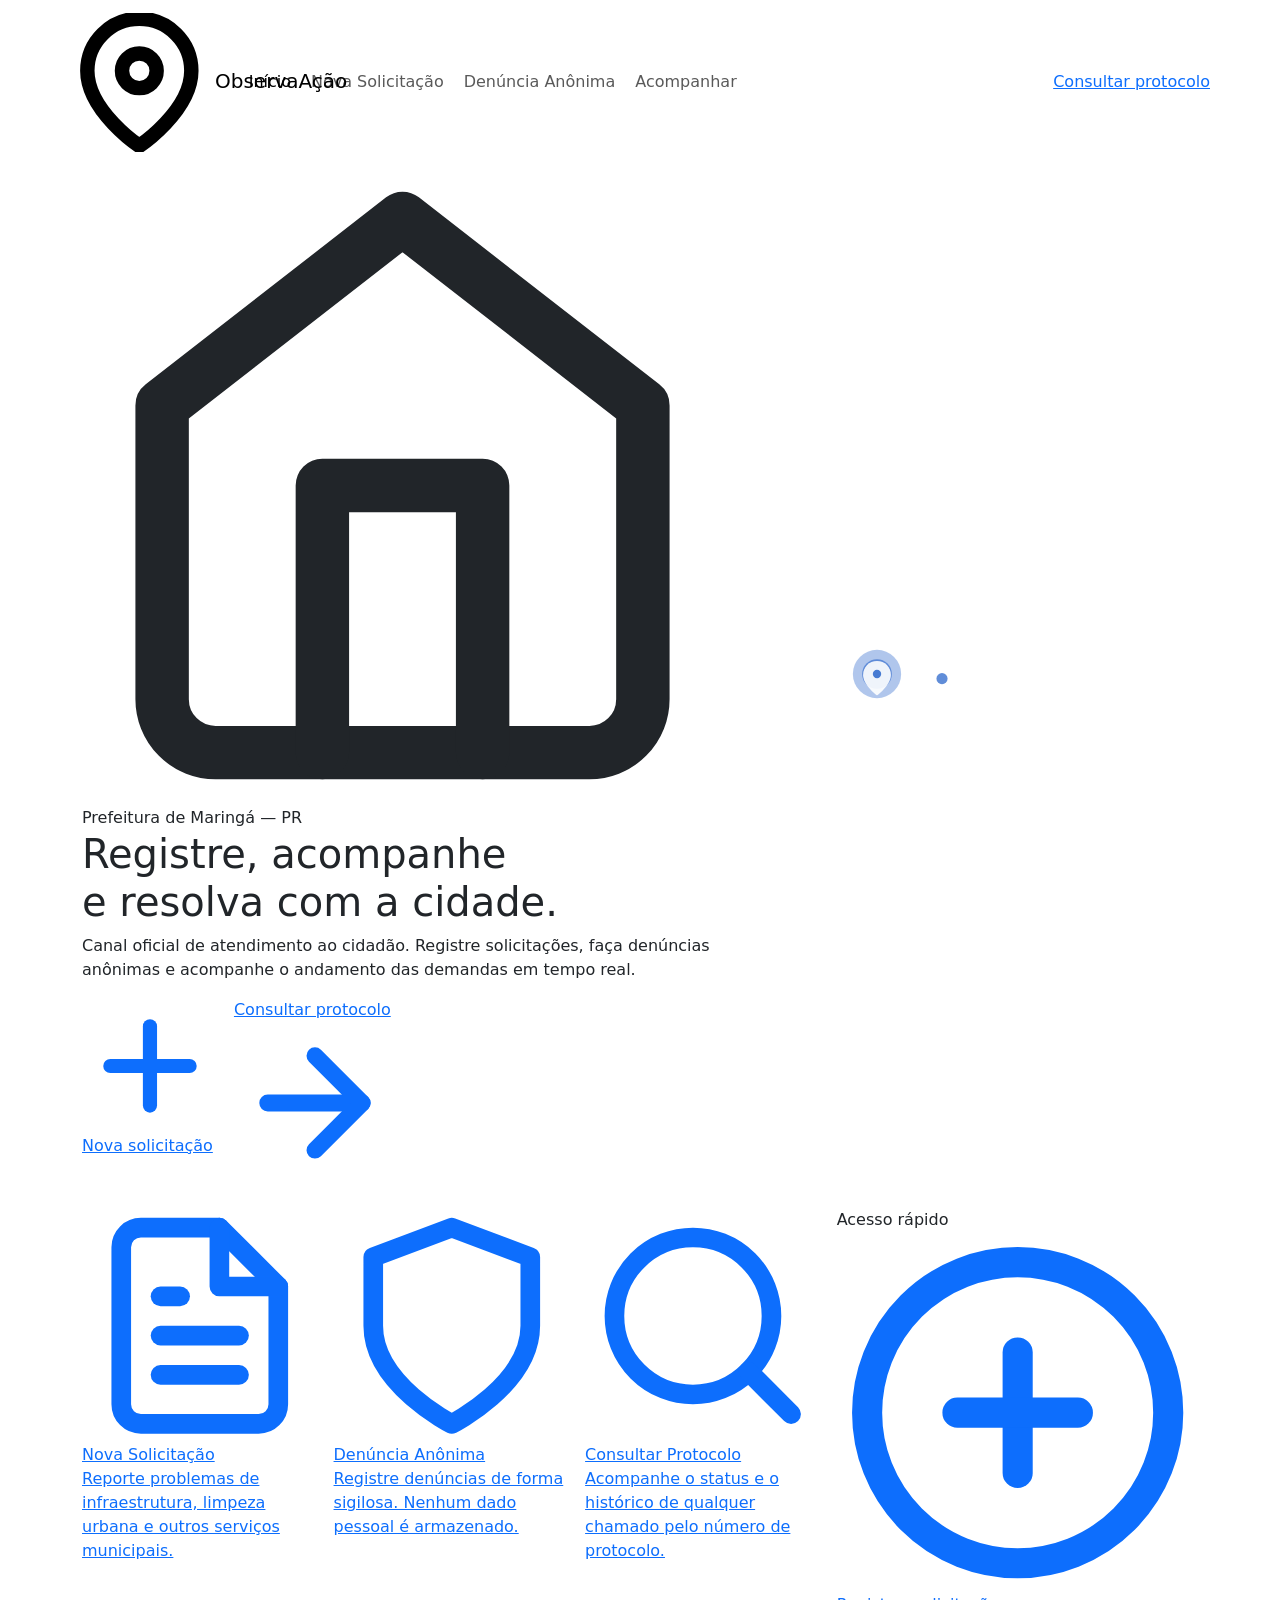
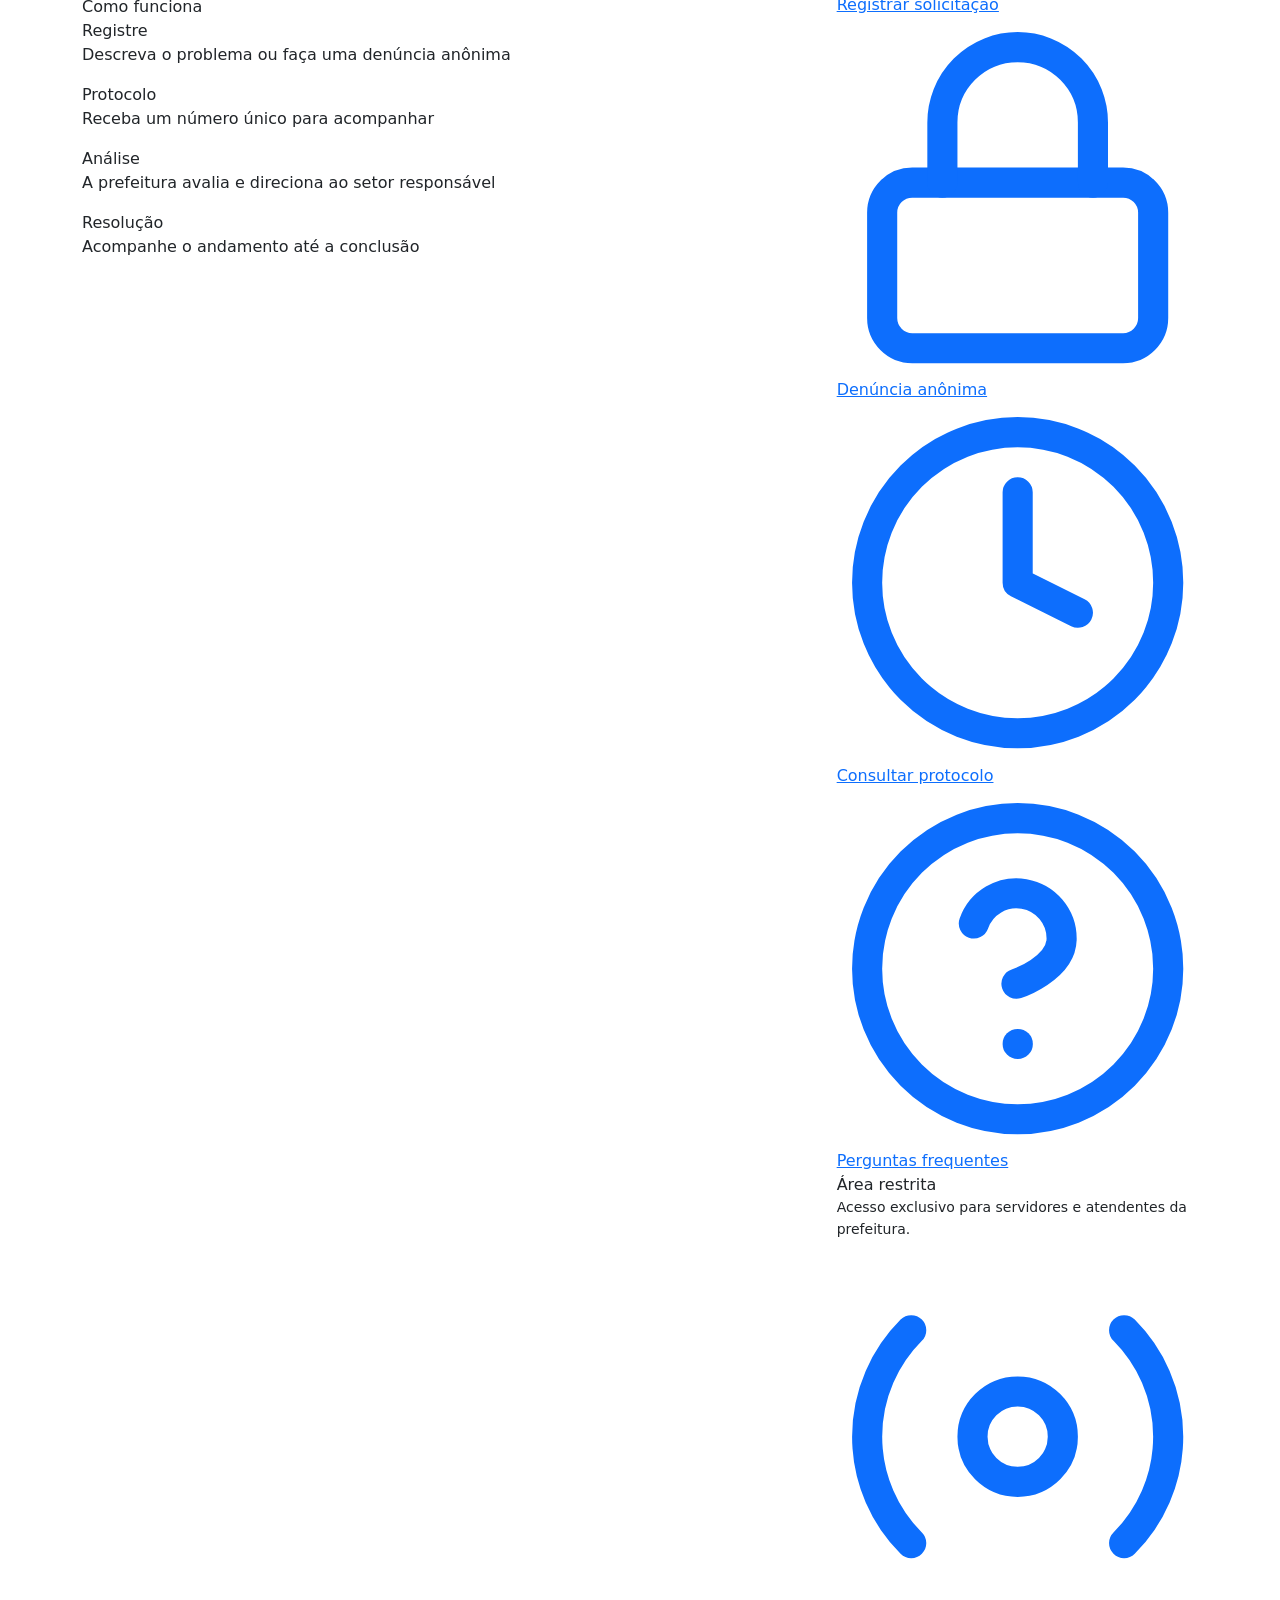
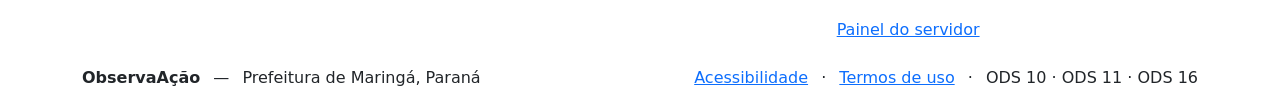
==== aep/src/main/resources/static/index.html @ 803a43aa "Front End configurado" ====
<!DOCTYPE html>
<html lang="pt-BR">
<head>
    <meta charset="UTF-8">
    <meta name="viewport" content="width=device-width, initial-scale=1.0">
    <title>ObservaAção — Prefeitura de Maringá</title>
    <link rel="stylesheet" href="https://cdn.jsdelivr.net/npm/bootstrap@5.3.0/dist/css/bootstrap.min.css">
    <link rel="stylesheet" href="/css/style.css">
</head>
<body>

    <header class="oa-header">
        <nav class="navbar navbar-expand-lg container py-2">
            <a class="navbar-brand" href="/">
                <span class="brand-mark">
                    <svg xmlns="http://www.w3.org/2000/svg" viewBox="0 0 24 24" fill="none"
                         stroke="currentColor" stroke-width="2.5" stroke-linecap="round" stroke-linejoin="round">
                        <path d="M21 10c0 7-9 13-9 13s-9-6-9-13a9 9 0 0 1 18 0z"/>
                        <circle cx="12" cy="10" r="3"/>
                    </svg>
                </span>
                ObservaAção
            </a>
            <button class="navbar-toggler" type="button"
                    data-bs-toggle="collapse" data-bs-target="#navMenu"
                    aria-controls="navMenu" aria-expanded="false" aria-label="Menu">
                <span class="navbar-toggler-icon"></span>
            </button>
            <div class="collapse navbar-collapse" id="navMenu">
                <ul class="navbar-nav me-auto ms-3 gap-1">
                    <li class="nav-item">
                        <a class="nav-link active" href="/" aria-current="page">Início</a>
                    </li>
                    <li class="nav-item">
                        <a class="nav-link" href="/cidadao/novo-chamado.html">Nova Solicitação</a>
                    </li>
                    <li class="nav-item">
                        <a class="nav-link" href="/cidadao/denuncia-anonima.html">Denúncia Anônima</a>
                    </li>
                    <li class="nav-item">
                        <a class="nav-link" href="/cidadao/acompanhar.html">Acompanhar</a>
                    </li>
                </ul>
                <a href="/cidadao/acompanhar.html" class="btn-nav-cta ms-2">
                    Consultar protocolo
                </a>
            </div>
        </nav>
    </header>

    <section class="oa-hero">
        <div class="container">
            <div class="row align-items-center gy-4">
                <div class="col-lg-7 col-md-8">
                    <div class="hero-chip">
                        <svg xmlns="http://www.w3.org/2000/svg" viewBox="0 0 24 24" fill="none"
                             stroke="currentColor" stroke-width="2" stroke-linecap="round" stroke-linejoin="round">
                            <path d="M3 9l9-7 9 7v11a2 2 0 0 1-2 2H5a2 2 0 0 1-2-2z"/>
                            <polyline points="9 22 9 12 15 12 15 22"/>
                        </svg>
                        Prefeitura de Maringá — PR
                    </div>
                    <h1>Registre, acompanhe<br>e resolva com a cidade.</h1>
                    <p class="hero-lead">
                        Canal oficial de atendimento ao cidadão. Registre solicitações,
                        faça denúncias anônimas e acompanhe o andamento das demandas
                        em tempo real.
                    </p>
                    <div class="d-flex flex-wrap gap-3">
                        <a href="/cidadao/novo-chamado.html" class="btn-hero-primary">
                            <svg xmlns="http://www.w3.org/2000/svg" viewBox="0 0 24 24" fill="none"
                                 stroke="currentColor" stroke-width="2.5" stroke-linecap="round" stroke-linejoin="round">
                                <line x1="12" y1="5" x2="12" y2="19"/>
                                <line x1="5" y1="12" x2="19" y2="12"/>
                            </svg>
                            Nova solicitação
                        </a>
                        <a href="/cidadao/acompanhar.html" class="btn-hero-ghost">
                            Consultar protocolo
                            <svg xmlns="http://www.w3.org/2000/svg" viewBox="0 0 24 24" fill="none"
                                 stroke="currentColor" stroke-width="2.5" stroke-linecap="round" stroke-linejoin="round">
                                <line x1="5" y1="12" x2="19" y2="12"/>
                                <polyline points="12 5 19 12 12 19"/>
                            </svg>
                        </a>
                    </div>
                </div>
                <div class="col-lg-5 col-md-4 d-none d-md-flex hero-visual">
                    <svg viewBox="0 0 280 280" width="260" height="260"
                         xmlns="http://www.w3.org/2000/svg" aria-hidden="true">
                        <circle cx="140" cy="140" r="118" fill="none" stroke="rgba(255,255,255,.05)" stroke-width="1.5"/>
                        <circle cx="140" cy="140" r="78"  fill="none" stroke="rgba(255,255,255,.04)" stroke-width="1"/>
                        <circle cx="140" cy="140" r="26"  fill="rgba(29,92,200,.35)"/>
                        <circle cx="140" cy="140" r="16"  fill="rgba(29,92,200,.55)"/>
                        <path d="M140 126 C131.5 126 125 132.7 125 141 C125 152 140 163 140 163 C140 163 155 152 155 141 C155 132.7 148.5 126 140 126Z"
                              fill="white" opacity=".9"/>
                        <circle cx="140" cy="140" r="4.5" fill="rgba(29,92,200,.8)"/>
                        <line x1="140" y1="112" x2="140" y2="80"   stroke="rgba(255,255,255,.14)" stroke-width="1.5"/>
                        <line x1="165" y1="118" x2="187" y2="101"  stroke="rgba(255,255,255,.12)" stroke-width="1.5"/>
                        <line x1="172" y1="145" x2="208" y2="145"  stroke="rgba(255,255,255,.14)" stroke-width="1.5"/>
                        <line x1="165" y1="171" x2="187" y2="188"  stroke="rgba(255,255,255,.12)" stroke-width="1.5"/>
                        <line x1="140" y1="176" x2="140" y2="208"  stroke="rgba(255,255,255,.14)" stroke-width="1.5"/>
                        <line x1="115" y1="171" x2="93"  y2="188"  stroke="rgba(255,255,255,.12)" stroke-width="1.5"/>
                        <line x1="108" y1="145" x2="72"  y2="145"  stroke="rgba(255,255,255,.14)" stroke-width="1.5"/>
                        <line x1="115" y1="118" x2="93"  y2="101"  stroke="rgba(255,255,255,.12)" stroke-width="1.5"/>
                        <circle cx="140" cy="77"  r="5" fill="rgba(255,255,255,.35)"/>
                        <circle cx="189" cy="99"  r="5" fill="rgba(255,255,255,.28)"/>
                        <circle cx="210" cy="145" r="6" fill="rgba(29,92,200,.7)"/>
                        <circle cx="189" cy="190" r="5" fill="rgba(255,255,255,.28)"/>
                        <circle cx="140" cy="210" r="5" fill="rgba(255,255,255,.35)"/>
                        <circle cx="91"  cy="190" r="5" fill="rgba(255,255,255,.28)"/>
                        <circle cx="70"  cy="145" r="5" fill="rgba(255,255,255,.35)"/>
                        <circle cx="91"  cy="99"  r="5" fill="rgba(255,255,255,.28)"/>
                    </svg>
                </div>
            </div>
        </div>
    </section>

    <div class="container my-4">
        <div class="row g-3">

            <div class="col-lg-8">

                <div class="row g-3 mb-3">
                    <div class="col-md-4">
                        <a href="/cidadao/novo-chamado.html" class="service-card h-100">
                            <div class="service-icon">
                                <svg xmlns="http://www.w3.org/2000/svg" viewBox="0 0 24 24" fill="none"
                                     stroke="currentColor" stroke-width="2" stroke-linecap="round" stroke-linejoin="round">
                                    <path d="M14 2H6a2 2 0 0 0-2 2v16a2 2 0 0 0 2 2h12a2 2 0 0 0 2-2V8z"/>
                                    <polyline points="14 2 14 8 20 8"/>
                                    <line x1="16" y1="13" x2="8" y2="13"/>
                                    <line x1="16" y1="17" x2="8" y2="17"/>
                                    <polyline points="10 9 9 9 8 9"/>
                                </svg>
                            </div>
                            <div class="sc-title">Nova Solicitação</div>
                            <p class="sc-desc">Reporte problemas de infraestrutura, limpeza urbana e outros serviços municipais.</p>
                        </a>
                    </div>
                    <div class="col-md-4">
                        <a href="/cidadao/denuncia-anonima.html" class="service-card h-100">
                            <div class="service-icon">
                                <svg xmlns="http://www.w3.org/2000/svg" viewBox="0 0 24 24" fill="none"
                                     stroke="currentColor" stroke-width="2" stroke-linecap="round" stroke-linejoin="round">
                                    <path d="M12 22s8-4 8-10V5l-8-3-8 3v7c0 6 8 10 8 10z"/>
                                </svg>
                            </div>
                            <div class="sc-title">Denúncia Anônima</div>
                            <p class="sc-desc">Registre denúncias de forma sigilosa. Nenhum dado pessoal é armazenado.</p>
                        </a>
                    </div>
                    <div class="col-md-4">
                        <a href="/cidadao/acompanhar.html" class="service-card h-100">
                            <div class="service-icon">
                                <svg xmlns="http://www.w3.org/2000/svg" viewBox="0 0 24 24" fill="none"
                                     stroke="currentColor" stroke-width="2" stroke-linecap="round" stroke-linejoin="round">
                                    <circle cx="11" cy="11" r="8"/>
                                    <line x1="21" y1="21" x2="16.65" y2="16.65"/>
                                </svg>
                            </div>
                            <div class="sc-title">Consultar Protocolo</div>
                            <p class="sc-desc">Acompanhe o status e o histórico de qualquer chamado pelo número de protocolo.</p>
                        </a>
                    </div>
                </div>

                <div class="oa-section">
                    <div class="section-eyebrow">Como funciona</div>
                    <div class="steps-row">
                        <div class="step-item">
                            <span class="step-title">Registre</span>
                            <p class="step-desc">Descreva o problema ou faça uma denúncia anônima</p>
                        </div>
                        <div class="step-item">
                            <span class="step-title">Protocolo</span>
                            <p class="step-desc">Receba um número único para acompanhar</p>
                        </div>
                        <div class="step-item">
                            <span class="step-title">Análise</span>
                            <p class="step-desc">A prefeitura avalia e direciona ao setor responsável</p>
                        </div>
                        <div class="step-item">
                            <span class="step-title">Resolução</span>
                            <p class="step-desc">Acompanhe o andamento até a conclusão</p>
                        </div>
                    </div>
                </div>

            </div>

            <div class="col-lg-4">

                <div class="sidebar-block">
                    <div class="sidebar-eyebrow">Acesso rápido</div>
                    <div class="quick-links">
                        <a href="/cidadao/novo-chamado.html">
                            <svg xmlns="http://www.w3.org/2000/svg" viewBox="0 0 24 24" fill="none"
                                 stroke="currentColor" stroke-width="2" stroke-linecap="round" stroke-linejoin="round">
                                <circle cx="12" cy="12" r="10"/>
                                <line x1="12" y1="8" x2="12" y2="16"/>
                                <line x1="8" y1="12" x2="16" y2="12"/>
                            </svg>
                            Registrar solicitação
                        </a>
                        <a href="/cidadao/denuncia-anonima.html">
                            <svg xmlns="http://www.w3.org/2000/svg" viewBox="0 0 24 24" fill="none"
                                 stroke="currentColor" stroke-width="2" stroke-linecap="round" stroke-linejoin="round">
                                <rect x="3" y="11" width="18" height="11" rx="2" ry="2"/>
                                <path d="M7 11V7a5 5 0 0 1 10 0v4"/>
                            </svg>
                            Denúncia anônima
                        </a>
                        <a href="/cidadao/acompanhar.html">
                            <svg xmlns="http://www.w3.org/2000/svg" viewBox="0 0 24 24" fill="none"
                                 stroke="currentColor" stroke-width="2" stroke-linecap="round" stroke-linejoin="round">
                                <circle cx="12" cy="12" r="10"/>
                                <polyline points="12 6 12 12 16 14"/>
                            </svg>
                            Consultar protocolo
                        </a>
                        <a href="#">
                            <svg xmlns="http://www.w3.org/2000/svg" viewBox="0 0 24 24" fill="none"
                                 stroke="currentColor" stroke-width="2" stroke-linecap="round" stroke-linejoin="round">
                                <circle cx="12" cy="12" r="10"/>
                                <path d="M9.09 9a3 3 0 0 1 5.83 1c0 2-3 3-3 3"/>
                                <line x1="12" y1="17" x2="12.01" y2="17"/>
                            </svg>
                            Perguntas frequentes
                        </a>
                    </div>
                </div>

                <div class="sidebar-block">
                    <div class="sidebar-eyebrow">Área restrita</div>
                    <p style="font-size:.875rem; color:var(--oa-text-2); margin-bottom:1rem; line-height:1.55;">
                        Acesso exclusivo para servidores e atendentes da prefeitura.
                    </p>
                    <a href="/servidor/painel.html" class="btn-oa btn-oa-outline"
                       style="width:100%; justify-content:center;">
                        <svg xmlns="http://www.w3.org/2000/svg" viewBox="0 0 24 24" fill="none"
                             stroke="currentColor" stroke-width="2" stroke-linecap="round" stroke-linejoin="round">
                            <circle cx="12" cy="12" r="3"/>
                            <path d="M19.07 4.93a10 10 0 0 1 0 14.14M4.93 4.93a10 10 0 0 0 0 14.14"/>
                        </svg>
                        Painel do servidor
                    </a>
                </div>

            </div>
        </div>
    </div>

    <footer class="oa-footer">
        <div class="container">
            <div class="row align-items-center">
                <div class="col-md-6 mb-2 mb-md-0">
                    <strong>ObservaAção</strong> &ensp;—&ensp; Prefeitura de Maringá, Paraná
                </div>
                <div class="col-md-6 text-md-end">
                    <a href="#">Acessibilidade</a>
                    &ensp;·&ensp;
                    <a href="#">Termos de uso</a>
                    &ensp;·&ensp;
                    <span>ODS 10 · ODS 11 · ODS 16</span>
                </div>
            </div>
        </div>
    </footer>

    <script src="https://cdn.jsdelivr.net/npm/bootstrap@5.3.0/dist/js/bootstrap.bundle.min.js"></script>
</body>
</html>
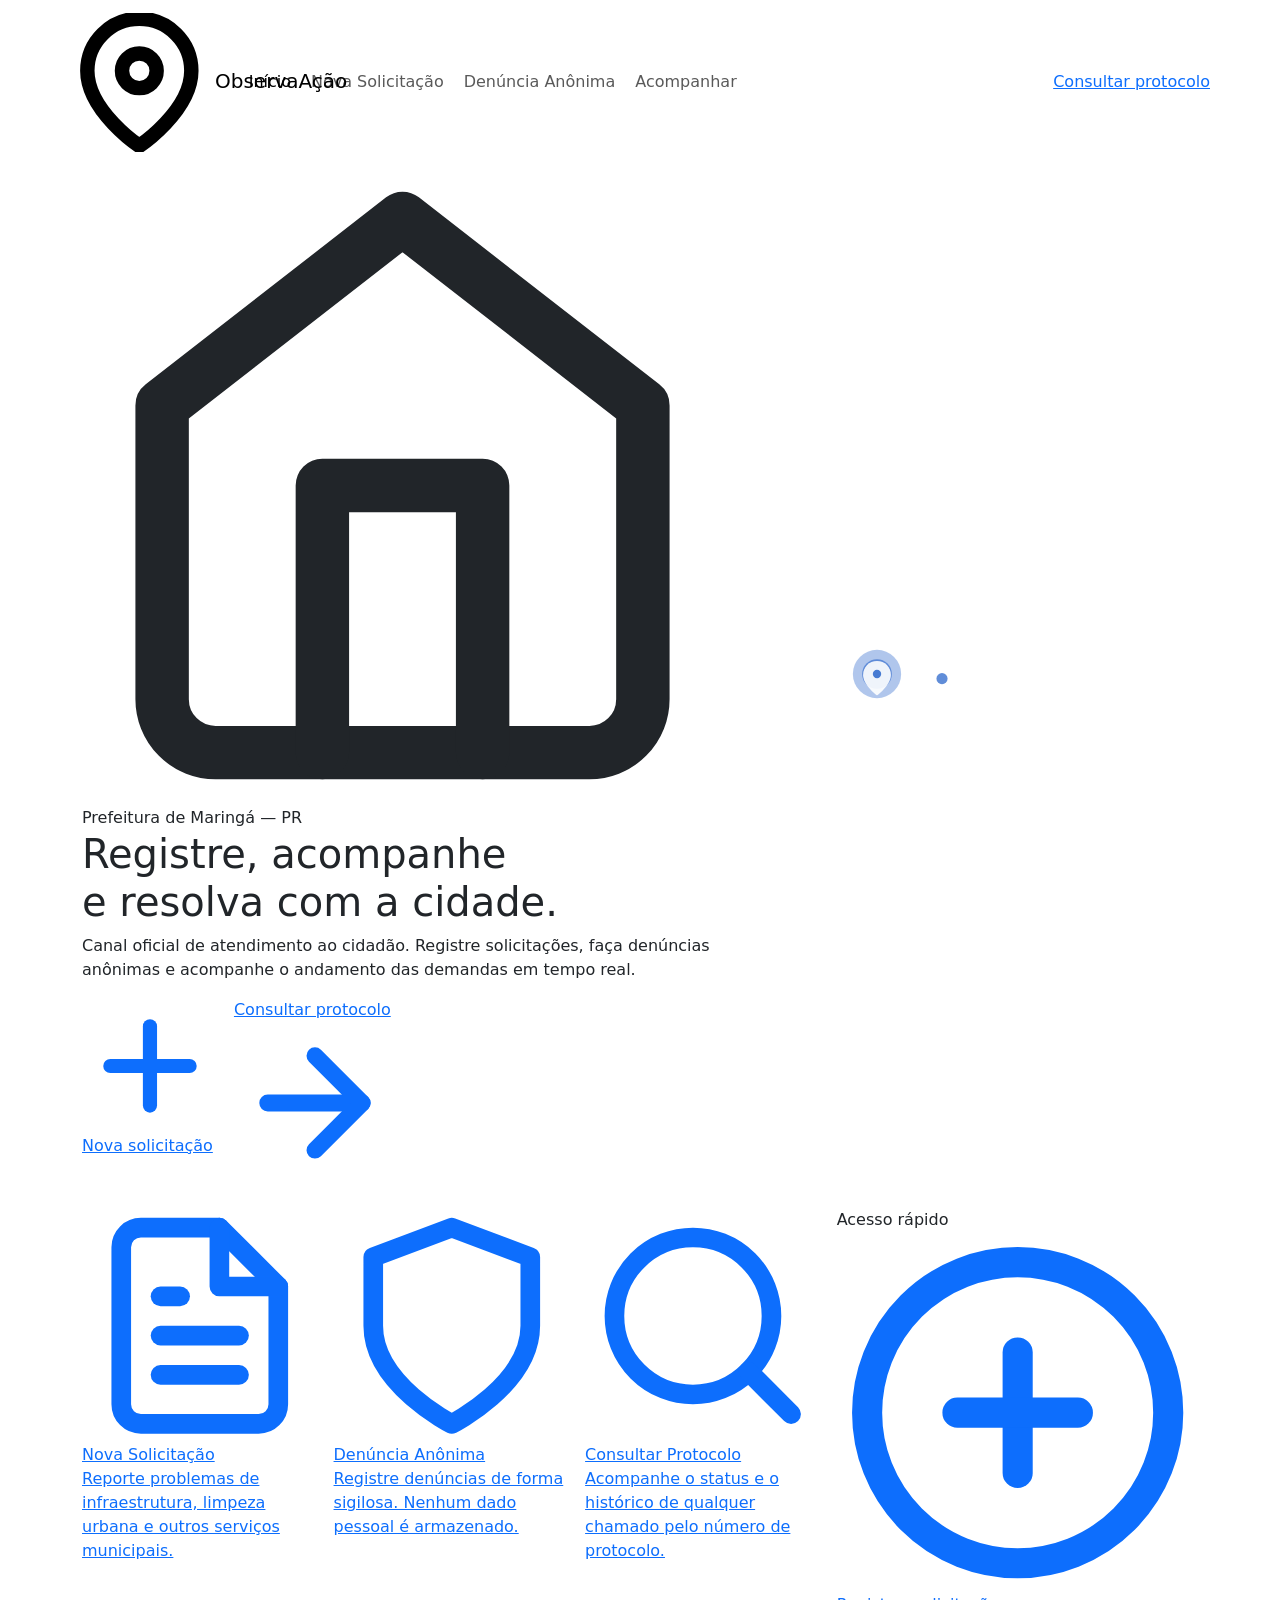
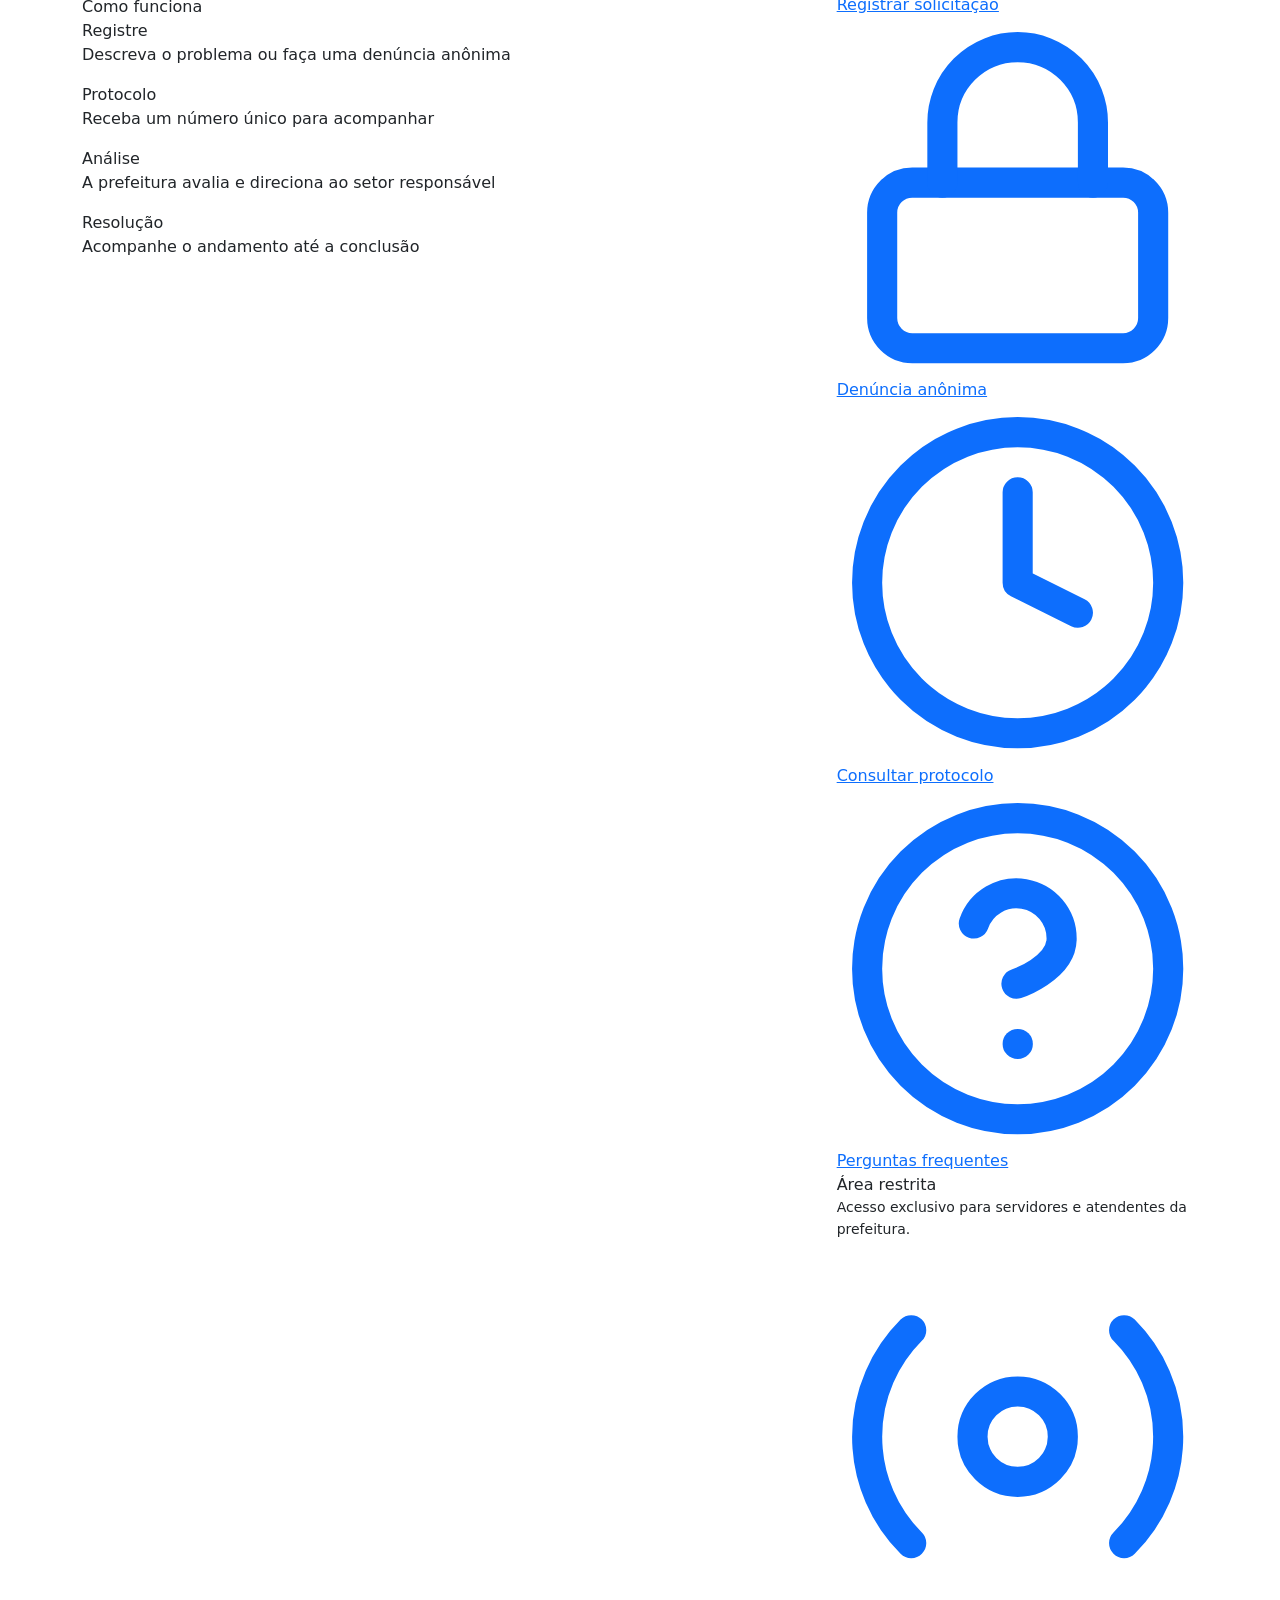
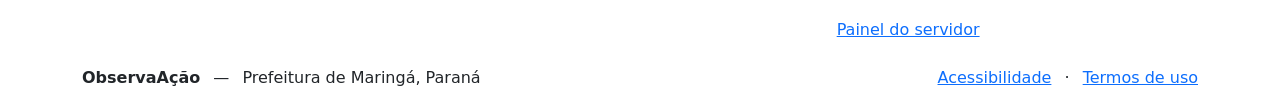
==== commit ab49d4d8: "Ajustes basicos" ====
--- a/aep/src/main/resources/static/index.html
+++ b/aep/src/main/resources/static/index.html
@@ -262,8 +262,8 @@
                     <a href="#">Acessibilidade</a>
                     &ensp;·&ensp;
                     <a href="#">Termos de uso</a>
-                    &ensp;·&ensp;
-                    <span>ODS 10 · ODS 11 · ODS 16</span>
+
+
                 </div>
             </div>
         </div>
